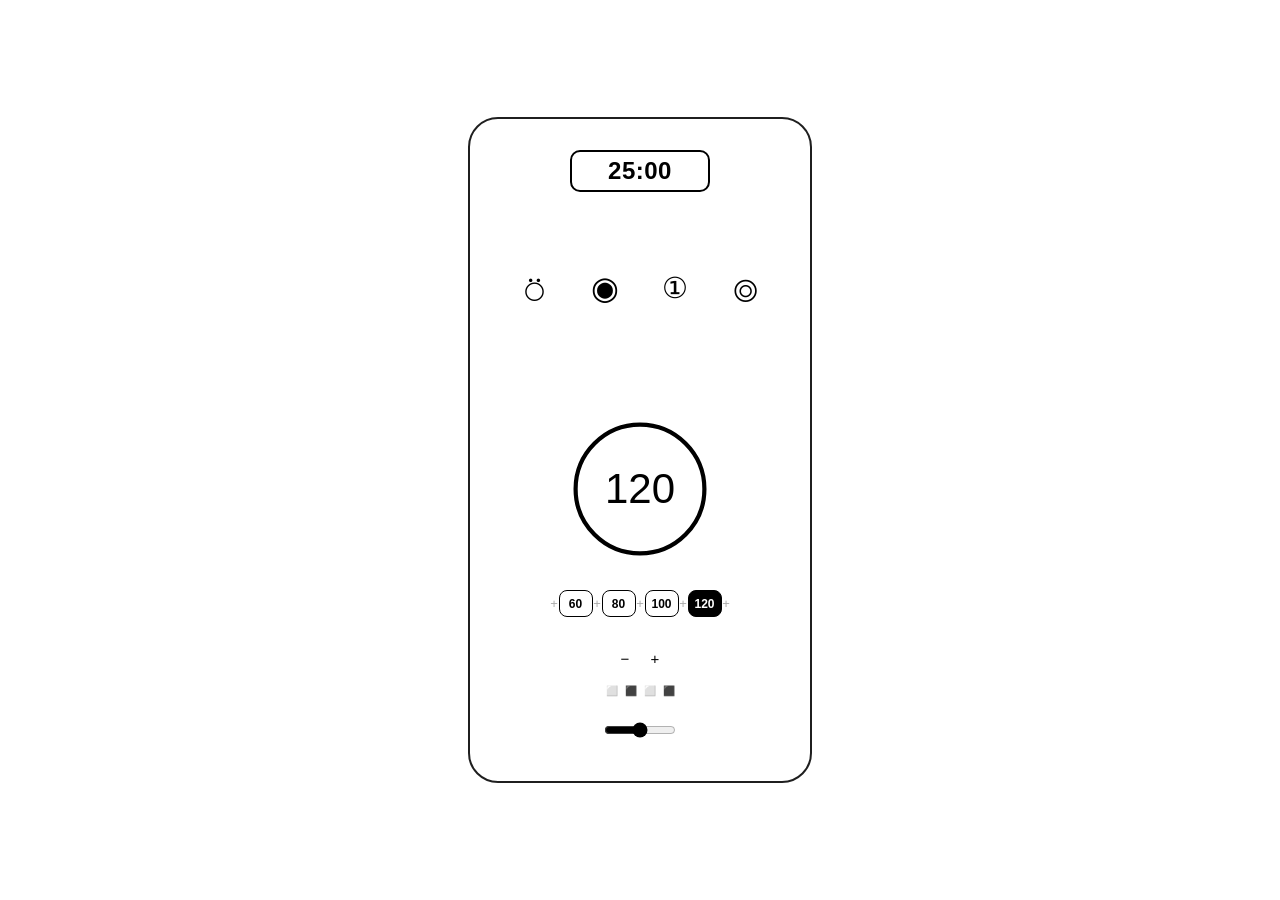
==== index.html @ 78553b7d "Add first beat accent toggle" ====
<!doctype html>
<html lang="en">
  <head>
    <meta charset="UTF-8" />
    <meta name="viewport" content="width=device-width, initial-scale=1.0, maximum-scale=1.0, user-scalable=no, viewport-fit=cover" />
    <title>120 BPM - 4 - Metronome</title>
    <meta
      name="description"
      content="JustMetronome for Web is a free online metronome for desktop practice, with tap tempo, beat mute control, multiple click sounds, adjustable BPM, and a built-in focus timer."
    />
    <meta
      name="keywords"
      content="online metronome, free metronome, web metronome, browser metronome, tap tempo metronome, practice timer, BPM tool, rhythm practice"
    />
    <meta name="author" content="tangkk" />
    <meta name="robots" content="index, follow, max-image-preview:large" />
    <link rel="canonical" href="https://tangkk.github.io/web-justmetronome/" />

    <meta property="og:type" content="website" />
    <meta property="og:title" content="JustMetronome for Web - Free Online Metronome with Timer" />
    <meta
      property="og:description"
      content="A minimal desktop web metronome with tap tempo, beat mute control, multiple sound styles, adjustable BPM, and a built-in focus timer."
    />
    <meta property="og:url" content="https://tangkk.github.io/web-justmetronome/" />
    <meta property="og:site_name" content="JustMetronome for Web" />
    <meta property="og:image" content="https://tangkk.github.io/web-justmetronome/assets/og-cover.png" />
    <meta property="og:image:width" content="1200" />
    <meta property="og:image:height" content="630" />
    <meta property="og:image:alt" content="JustMetronome for Web preview card" />
    <meta property="og:locale" content="en_US" />

    <meta name="twitter:card" content="summary_large_image" />
    <meta name="twitter:title" content="JustMetronome for Web - Free Online Metronome with Timer" />
    <meta
      name="twitter:description"
      content="A minimal desktop web metronome with tap tempo, beat mute control, multiple sound styles, adjustable BPM, and a built-in focus timer."
    />
    <meta name="twitter:image" content="https://tangkk.github.io/web-justmetronome/assets/og-cover.png" />
    <meta name="twitter:image:alt" content="JustMetronome for Web preview card" />
    <meta name="theme-color" content="#ffffff" />
    <link rel="icon" type="image/svg+xml" href="./favicon.svg?v=20260921" />
    <link rel="icon" href="./favicon.ico?v=20260921" sizes="48x48" />
    <link rel="apple-touch-icon" href="./apple-touch-icon.png?v=20260921" />
    <link rel="manifest" href="./site.webmanifest" />

    <link rel="stylesheet" href="./styles.css?v=20261005" />

    <script type="application/ld+json">
      {
        "@context": "https://schema.org",
        "@type": "WebApplication",
        "name": "JustMetronome for Web",
        "url": "https://tangkk.github.io/web-justmetronome/",
        "applicationCategory": "MusicApplication",
        "operatingSystem": "Web Browser",
        "browserRequirements": "Requires JavaScript. Optimized for desktop browsers.",
        "description": "A minimal online metronome for desktop practice with adjustable BPM, tap tempo, beat muting, multiple click sounds, volume control, and a built-in focus timer.",
        "offers": {
          "@type": "Offer",
          "price": "0",
          "priceCurrency": "USD"
        },
        "featureList": [
          "Adjustable BPM from 10 to 360",
          "Tap tempo",
          "Beat mute control",
          "Multiple click sounds",
          "Volume control",
          "Built-in focus timer",
          "Keyboard shortcuts"
        ],
        "creator": {
          "@type": "Person",
          "name": "tangkk"
        }
      }
    </script>
  </head>
  <body>
    <header class="sr-only">
      <h1>JustMetronome for Web</h1>
      <p>
        A free online metronome for desktop music practice with tap tempo, adjustable BPM, beat mute
        control, sound selection, and a built-in focus timer.
      </p>
    </header>

    <div id="mobileUnsupported" class="mobile-unsupported" hidden>
      <div class="mobile-unsupported-box">
        <div class="mobile-unsupported-title">Mobile Not Supported</div>
        <div class="mobile-unsupported-text">Please open JustMetronome in a desktop browser.</div>
      </div>
    </div>

    <div class="device-shell">
      <main class="app" aria-label="JustMetronome practice tool">
        <button id="focusTimerBox" class="timer-box" aria-label="Focus timer">
          <div id="focusTimerDisplay" class="timer-display">25:00</div>
        </button>

        <div class="prefs-row" aria-label="Metronome controls">
          <button id="playStateBtn" class="icon-btn sound-btn" aria-label="Change sound">⍥</button>
          <button id="tapTempoBtn" class="icon-btn tap-btn" aria-label="Tap tempo">◉</button>
          <button id="accentBtn" class="icon-btn accent-btn" aria-label="Toggle first beat accent" aria-pressed="false" title="First beat accent">①</button>
          <button id="prefsResetBtn" class="icon-btn reset-btn" aria-label="Reset preferences">⌾</button>
        </div>

        <section class="tempo-stage" aria-label="Tempo control">
          <svg class="progress-ring" viewBox="0 0 220 220" aria-hidden="true">
            <circle class="ring-track" cx="110" cy="110" r="92"></circle>
            <circle class="ring-progress" id="ringProgress" cx="110" cy="110" r="92"></circle>
          </svg>
          <button id="tempoButton" class="tempo-button" aria-label="Start or stop metronome"></button>
          <div id="tempoField" class="tempo-field" aria-live="polite">120</div>
        </section>

        <section id="bpmPresetRow" class="bpm-preset-row" aria-label="Saved BPM presets"></section>

        <section class="stepper-row" aria-label="Number of beats">
          <button id="beatsMinusBtn" class="stepper-btn" aria-label="Decrease number of beats">−</button>
          <button id="beatsPlusBtn" class="stepper-btn" aria-label="Increase number of beats">+</button>
        </section>

        <section id="beatStack" class="beat-stack primary-row" aria-label="Beat row 1"></section>
        <section id="beatOptStack" class="beat-stack secondary-row" aria-label="Beat row 2"></section>

        <div class="bottom-tools">
          <label class="volume-control" aria-label="Volume control">
            <span class="sr-only">Metronome volume</span>
            <input id="volumeSlider" type="range" min="0" max="2" step="0.01" value="1" aria-label="Metronome volume" />
          </label>
        </div>

        <section class="sr-only" aria-label="How to use JustMetronome">
          <h2>How to use</h2>
          <p>
            Click the center area or press Space to start and stop playback. Drag vertically on the BPM area
            or use the mouse wheel to change tempo. Use tap tempo to detect a tempo manually, adjust beat
            count, mute selected beats, switch click sounds, and control playback volume. The built-in timer
            supports start, pause, reset, and minute adjustment for focused practice sessions.
          </p>
          <p>
            JustMetronome is designed as a distraction-free browser metronome for musicians, students, drum
            practice, piano practice, guitar practice, rhythm training, and general tempo work.
          </p>
        </section>

        <div id="playHint" class="play-hint"></div>
      </main>
    </div>

    <script type="module" src="./script.js?v=20261005"></script>
    <script>
      // Keep the tab title in sync with the BPM and total number of sequence cells.
      // Observing the rendered controls covers initial saved-state loading, dragging,
      // tap tempo, beat count changes and preference reset without touching audio timing.
      const tempoField = document.getElementById('tempoField');
      const beatRows = [document.getElementById('beatStack'), document.getElementById('beatOptStack')];
      const updateTabTitle = () => {
        const bpm = tempoField.textContent.trim();
        const cells = beatRows.reduce((sum, row) => sum + row.children.length, 0);
        if (bpm && cells > 0) document.title = `${bpm} BPM - ${cells} - Metronome`;
      };
      const titleObserver = new MutationObserver(updateTabTitle);
      titleObserver.observe(tempoField, { childList: true, characterData: true, subtree: true });
      beatRows.forEach(row => titleObserver.observe(row, { childList: true }));
      updateTabTitle();

      if ('serviceWorker' in navigator) {
        window.addEventListener('load', () => {
          navigator.serviceWorker.register('./sw.js').catch(() => {});
        });
      }
    </script>
  </body>
</html>
---- styles.css ----
:root {
  --bg: #ffffff;
  --fg: #000000;
  --muted: #6a6a6a;
  --light: #f3f3f3;
  --line: #d7d7d7;
  --ring: #000000;
}

* {
  box-sizing: border-box;
  -webkit-user-select: none;
  user-select: none;
}

html,
body {
  margin: 0;
  background: var(--bg);
  color: var(--fg);
  font-family: "Helvetica Neue", Helvetica, Arial, sans-serif;
  min-height: 100%;
  width: 100%;
  overflow: hidden;
  overscroll-behavior: none;
  touch-action: manipulation;
}

.sr-only {
  position: absolute;
  width: 1px;
  height: 1px;
  padding: 0;
  margin: -1px;
  overflow: hidden;
  clip: rect(0, 0, 0, 0);
  white-space: nowrap;
  border: 0;
}

body {
  min-height: 100vh;
  min-height: 100dvh;
  display: flex;
  align-items: center;
  justify-content: center;
  padding: max(12px, env(safe-area-inset-top)) max(12px, env(safe-area-inset-right)) max(12px, env(safe-area-inset-bottom)) max(12px, env(safe-area-inset-left));
}

html.embedded-mode,
body.embedded-mode {
  overflow: hidden;
}

body.embedded-mode {
  min-height: 100%;
  padding: 0;
  align-items: stretch;
  justify-content: stretch;
}

.mobile-unsupported {
  position: fixed;
  inset: 0;
  background: #fff;
  align-items: center;
  justify-content: center;
  padding: 24px;
  z-index: 9999;
}

.mobile-unsupported:not([hidden]) {
  display: flex;
}

.mobile-unsupported-box {
  width: 100%;
  max-width: 320px;
  border: 2px solid #000;
  border-radius: 14px;
  padding: 20px 18px;
  text-align: center;
  background: #fff;
}

.mobile-unsupported-title {
  font-size: 22px;
  font-weight: 700;
  margin-bottom: 10px;
}

.mobile-unsupported-text {
  font-size: 15px;
  line-height: 1.45;
}

.device-shell {
  width: min(100%, 344px);
  max-width: 344px;
  max-height: calc(100vh - 24px);
  max-height: calc(100dvh - 24px);
  border: 2px solid #1f1f1f;
  border-radius: 30px;
  padding: 7px;
  background: #fff;
  box-shadow: none;
  overflow: hidden;
}

body.embedded-mode .device-shell {
  width: 100%;
  max-width: none;
  max-height: none;
  height: 100%;
  border: 0;
  border-radius: 0;
  padding: 0;
}

button {
  font: inherit;
  -webkit-appearance: none;
  appearance: none;
  outline: none;
  box-shadow: none;
}

button:focus,
button:focus-visible,
button:active {
  outline: none;
  box-shadow: none;
}

.app {
  width: 100%;
  max-width: 310px;
  min-height: min(627px, calc(100vh - 38px));
  min-height: min(627px, calc(100dvh - 38px));
  margin: 0 auto;
  position: relative;
  padding: 124px 18px 34px;
  overflow: hidden;
  background: var(--bg);
  border-radius: 22px;
}

body.embedded-mode .app {
  max-width: none;
  min-height: 100%;
  height: 100%;
  padding: 94px 12px 16px;
  border-radius: 0;
}

.timer-box {
  position: absolute;
  top: 24px;
  left: 50%;
  transform: translateX(-50%);
  min-width: 140px;
  height: 42px;
  padding: 0 18px;
  display: inline-flex;
  align-items: center;
  justify-content: center;
  border: 2.5px solid #000;
  border-radius: 10px;
  background: #fff;
  color: #000;
  cursor: pointer;
  outline: none;
  box-shadow: none;
  touch-action: none;
}

body.embedded-mode .timer-box {
  top: 12px;
  min-width: 116px;
  height: 34px;
  padding: 0 14px;
}

.timer-box:focus,
.timer-box:active {
  outline: none;
  box-shadow: none;
}

.timer-display {
  font-size: 24px;
  line-height: 1;
  font-variant-numeric: tabular-nums;
  font-weight: 700;
  color: var(--fg);
  letter-spacing: 0.02em;
  pointer-events: none;
}

body.embedded-mode .timer-display {
  font-size: 20px;
}

.prefs-row {
  position: absolute;
  top: 132px;
  left: 28px;
  right: 28px;
  display: flex;
  justify-content: space-between;
  align-items: center;
}

body.embedded-mode .prefs-row {
  top: 72px;
  left: 18px;
  right: 18px;
}

.icon-btn {
  border: 0;
  background: transparent;
  color: var(--fg);
  padding: 0;
  cursor: pointer;
  line-height: 1;
  touch-action: manipulation;
}

.sound-btn {
  width: 42.35px;
  height: 50.75px;
  font-size: 35px;
  transform-origin: center;
}

.tap-btn {
  width: 42.35px;
  height: 60.2px;
  font-size: 32px;
}

.accent-btn {
  width: 42.35px;
  height: 60.2px;
  font-size: 29px;
}

.accent-btn.is-active {
  color: #0a66ff;
}

.reset-btn {
  width: 42.35px;
  height: 60.2px;
  font-size: 42px;
}

.tempo-stage {
  position: relative;
  width: 154px;
  height: 154px;
  margin: 162px auto 0;
  cursor: pointer;
  touch-action: none;
}

body.embedded-mode .tempo-stage {
  width: 126px;
  height: 126px;
  margin: 104px auto 0;
}

.progress-ring {
  position: absolute;
  inset: 0;
  width: 154px;
  height: 154px;
  transform: rotate(-90deg);
  pointer-events: none;
}

body.embedded-mode .progress-ring {
  width: 126px;
  height: 126px;
}

.ring-track,
.ring-progress {
  fill: none;
  stroke-width: 6;
}

.ring-track {
  stroke: transparent;
}

.ring-progress {
  stroke: var(--ring);
  stroke-linecap: round;
  stroke-dasharray: 578.05;
  stroke-dashoffset: 0;
}

.tempo-button {
  position: absolute;
  left: 42px;
  top: 42px;
  width: 70px;
  height: 70px;
  border: 0;
  background: transparent;
  z-index: 2;
  border-radius: 13px;
  cursor: pointer;
  touch-action: manipulation;
}

body.embedded-mode .tempo-button {
  left: 34px;
  top: 34px;
  width: 58px;
  height: 58px;
}

.tempo-stage:hover .tempo-button {
  background: rgba(0, 0, 0, 0.03);
}

.tempo-field {
  position: absolute;
  left: 50%;
  top: 50%;
  transform: translate(-50%, -50%);
  width: 70px;
  text-align: center;
  font-size: 42px;
  line-height: 1;
  font-variant-numeric: tabular-nums;
  user-select: none;
  pointer-events: none;
  z-index: 3;
}

body.embedded-mode .tempo-field {
  width: 60px;
  font-size: 34px;
}

.bpm-preset-row {
  width: 274px;
  max-width: 100%;
  min-height: 29px;
  margin: 24px auto 0;
  display: flex;
  flex-direction: column;
  align-items: center;
  gap: 5px;
}

.bpm-preset-line {
  height: 27px;
  display: flex;
  align-items: center;
  justify-content: center;
}

.bpm-preset-btn {
  width: 34px;
  height: 27px;
  padding: 0;
  border: 1.5px solid #000;
  border-radius: 8px;
  background: #fff;
  color: #000;
  cursor: pointer;
  font-size: 12px;
  font-weight: 600;
  font-variant-numeric: tabular-nums;
  line-height: 1;
}

.bpm-preset-btn:hover,
.bpm-preset-btn:focus-visible {
  background: #f3f3f3;
}

.bpm-preset-btn.is-active {
  background: #000;
  color: #fff;
}

.bpm-preset-insert-btn {
  width: 9px;
  height: 27px;
  padding: 0;
  border: 0;
  background: transparent;
  color: #ababab;
  cursor: pointer;
  font-size: 13px;
  font-weight: 400;
  line-height: 1;
}

.bpm-preset-insert-btn:hover,
.bpm-preset-insert-btn:focus-visible {
  color: #000;
}

.bpm-preset-insert-btn:disabled {
  cursor: default;
  opacity: 0.35;
}

body.embedded-mode .bpm-preset-row {
  margin-top: 16px;
}

.stepper-row {
  margin: 28px auto 0;
  width: 64px;
  height: 22px;
  display: flex;
  align-items: center;
  justify-content: center;
  gap: 8px;
}

body.embedded-mode .stepper-row {
  margin-top: 22px;
}

.stepper-btn {
  width: 22px;
  height: 22px;
  border: 0;
  background: transparent;
  color: var(--fg);
  border-radius: 0;
  cursor: pointer;
  font-size: 15px;
  line-height: 1;
  display: inline-flex;
  align-items: center;
  justify-content: center;
  padding: 0;
  touch-action: manipulation;
}

.beat-stack {
  width: fit-content;
  max-width: 152px;
  min-width: 69px;
  margin-left: auto;
  margin-right: auto;
  display: flex;
  flex-wrap: wrap;
  justify-content: center;
  gap: 2px;
  position: relative;
  left: -4px;
}

.primary-row {
  margin-top: 10px;
}

.secondary-row {
  margin-top: 5px;
  max-width: 152px;
}

.beat-btn {
  border: 0;
  background: transparent;
  color: #0a66ff;
  padding: 0;
  width: 17px;
  height: 22px;
  cursor: pointer;
  font-size: 21px;
  line-height: 1;
  position: relative;
}

.beat-btn.current::after {
  content: '';
  position: absolute;
  left: 5px;
  right: -1px;
  bottom: -2px;
  height: 1.5px;
  background: #000;
  border-radius: 999px;
}

.bottom-tools {
  margin-top: 14px;
  display: flex;
  flex-wrap: wrap;
  align-items: center;
  justify-content: center;
  gap: 7px;
  color: var(--muted);
}

.ghost-btn {
  border: 1px solid var(--line);
  background: #fff;
  color: var(--fg);
  border-radius: 999px;
  padding: 4px 8px;
  cursor: pointer;
  font-size: 12px;
}

.play-hint {
  display: none;
}

.app.is-playing .play-hint {
  color: var(--fg);
}

.app.is-playing .tempo-field {
  font-weight: 500;
}

.volume-control {
  display: inline-flex;
  align-items: center;
}

.volume-control input[type='range'] {
  width: 72px;
  accent-color: #000;
}

@media (max-width: 414px) {
  .app {
    padding-left: 14px;
    padding-right: 14px;
  }

  .prefs-row {
    left: 24px;
    right: 24px;
  }
}
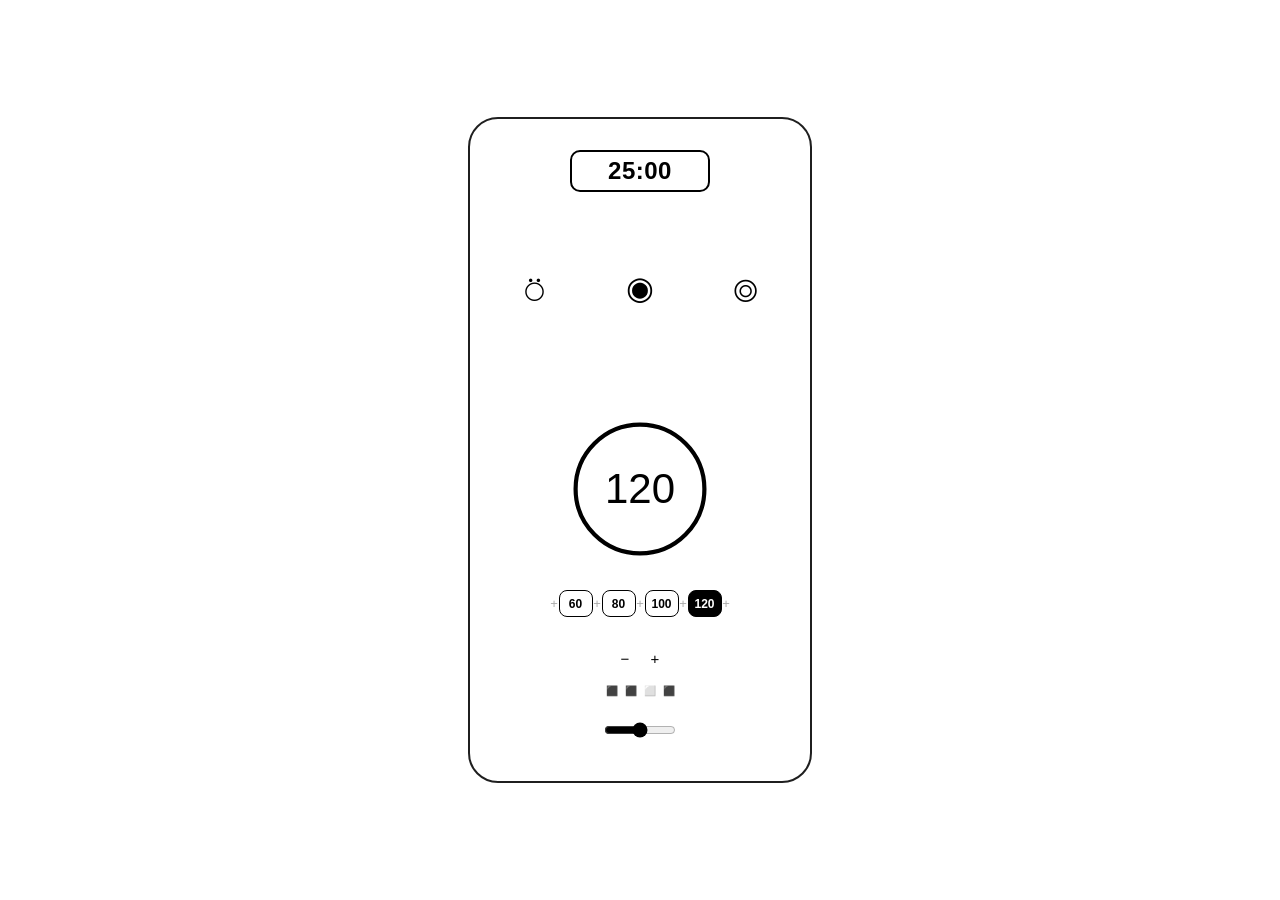
==== commit 2b7d4fe6: "Move first beat accent into sequence" ====
--- a/index.html
+++ b/index.html
@@ -44,7 +44,7 @@
     <link rel="apple-touch-icon" href="./apple-touch-icon.png?v=20260921" />
     <link rel="manifest" href="./site.webmanifest" />
 
-    <link rel="stylesheet" href="./styles.css?v=20261005" />
+    <link rel="stylesheet" href="./styles.css?v=20261005-2" />
 
     <script type="application/ld+json">
       {
@@ -102,7 +102,6 @@
         <div class="prefs-row" aria-label="Metronome controls">
           <button id="playStateBtn" class="icon-btn sound-btn" aria-label="Change sound">⍥</button>
           <button id="tapTempoBtn" class="icon-btn tap-btn" aria-label="Tap tempo">◉</button>
-          <button id="accentBtn" class="icon-btn accent-btn" aria-label="Toggle first beat accent" aria-pressed="false" title="First beat accent">①</button>
           <button id="prefsResetBtn" class="icon-btn reset-btn" aria-label="Reset preferences">⌾</button>
         </div>
 
@@ -150,7 +149,7 @@
       </main>
     </div>
 
-    <script type="module" src="./script.js?v=20261005"></script>
+    <script type="module" src="./script.js?v=20261005-2"></script>
     <script>
       // Keep the tab title in sync with the BPM and total number of sequence cells.
       // Observing the rendered controls covers initial saved-state loading, dragging,
--- a/styles.css
+++ b/styles.css
@@ -240,16 +240,6 @@
   font-size: 32px;
 }
 
-.accent-btn {
-  width: 42.35px;
-  height: 60.2px;
-  font-size: 29px;
-}
-
-.accent-btn.is-active {
-  color: #0a66ff;
-}
-
 .reset-btn {
   width: 42.35px;
   height: 60.2px;
@@ -495,6 +485,11 @@
   border-radius: 999px;
 }
 
+.beat-btn.first-beat.is-accent {
+  font-size: 28px;
+  transform: translateY(1px);
+}
+
 .bottom-tools {
   margin-top: 14px;
   display: flex;
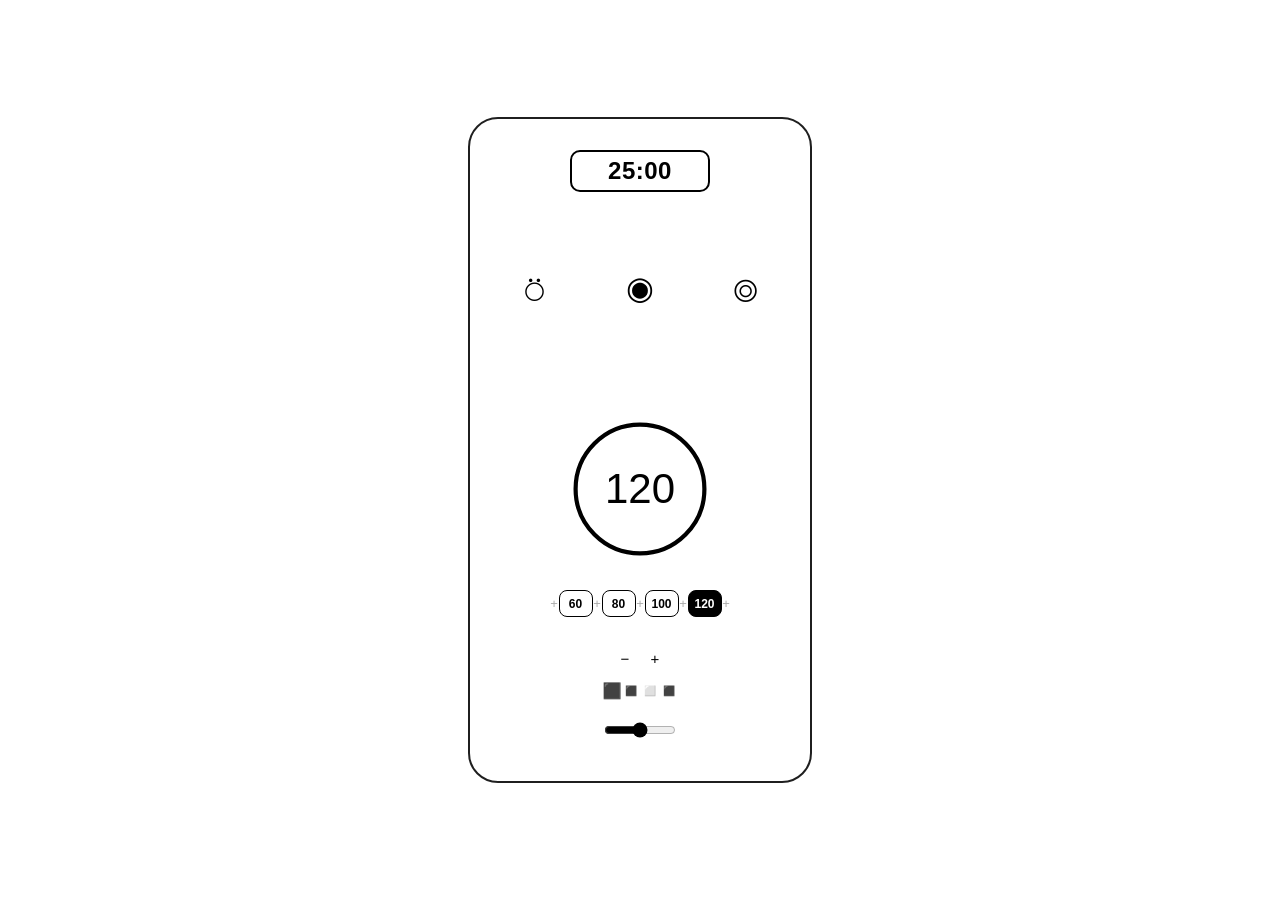
==== commit 18b751a3: "Restore four-state first beat cycle" ====
--- a/index.html
+++ b/index.html
@@ -44,7 +44,7 @@
     <link rel="apple-touch-icon" href="./apple-touch-icon.png?v=20260921" />
     <link rel="manifest" href="./site.webmanifest" />
 
-    <link rel="stylesheet" href="./styles.css?v=20261005-2" />
+    <link rel="stylesheet" href="./styles.css?v=20261005-3" />
 
     <script type="application/ld+json">
       {
@@ -149,7 +149,7 @@
       </main>
     </div>
 
-    <script type="module" src="./script.js?v=20261005-2"></script>
+    <script type="module" src="./script.js?v=20261005-3"></script>
     <script>
       // Keep the tab title in sync with the BPM and total number of sequence cells.
       // Observing the rendered controls covers initial saved-state loading, dragging,
--- a/styles.css
+++ b/styles.css
@@ -485,11 +485,6 @@
   border-radius: 999px;
 }
 
-.beat-btn.first-beat.is-accent {
-  font-size: 28px;
-  transform: translateY(1px);
-}
-
 .bottom-tools {
   margin-top: 14px;
   display: flex;
